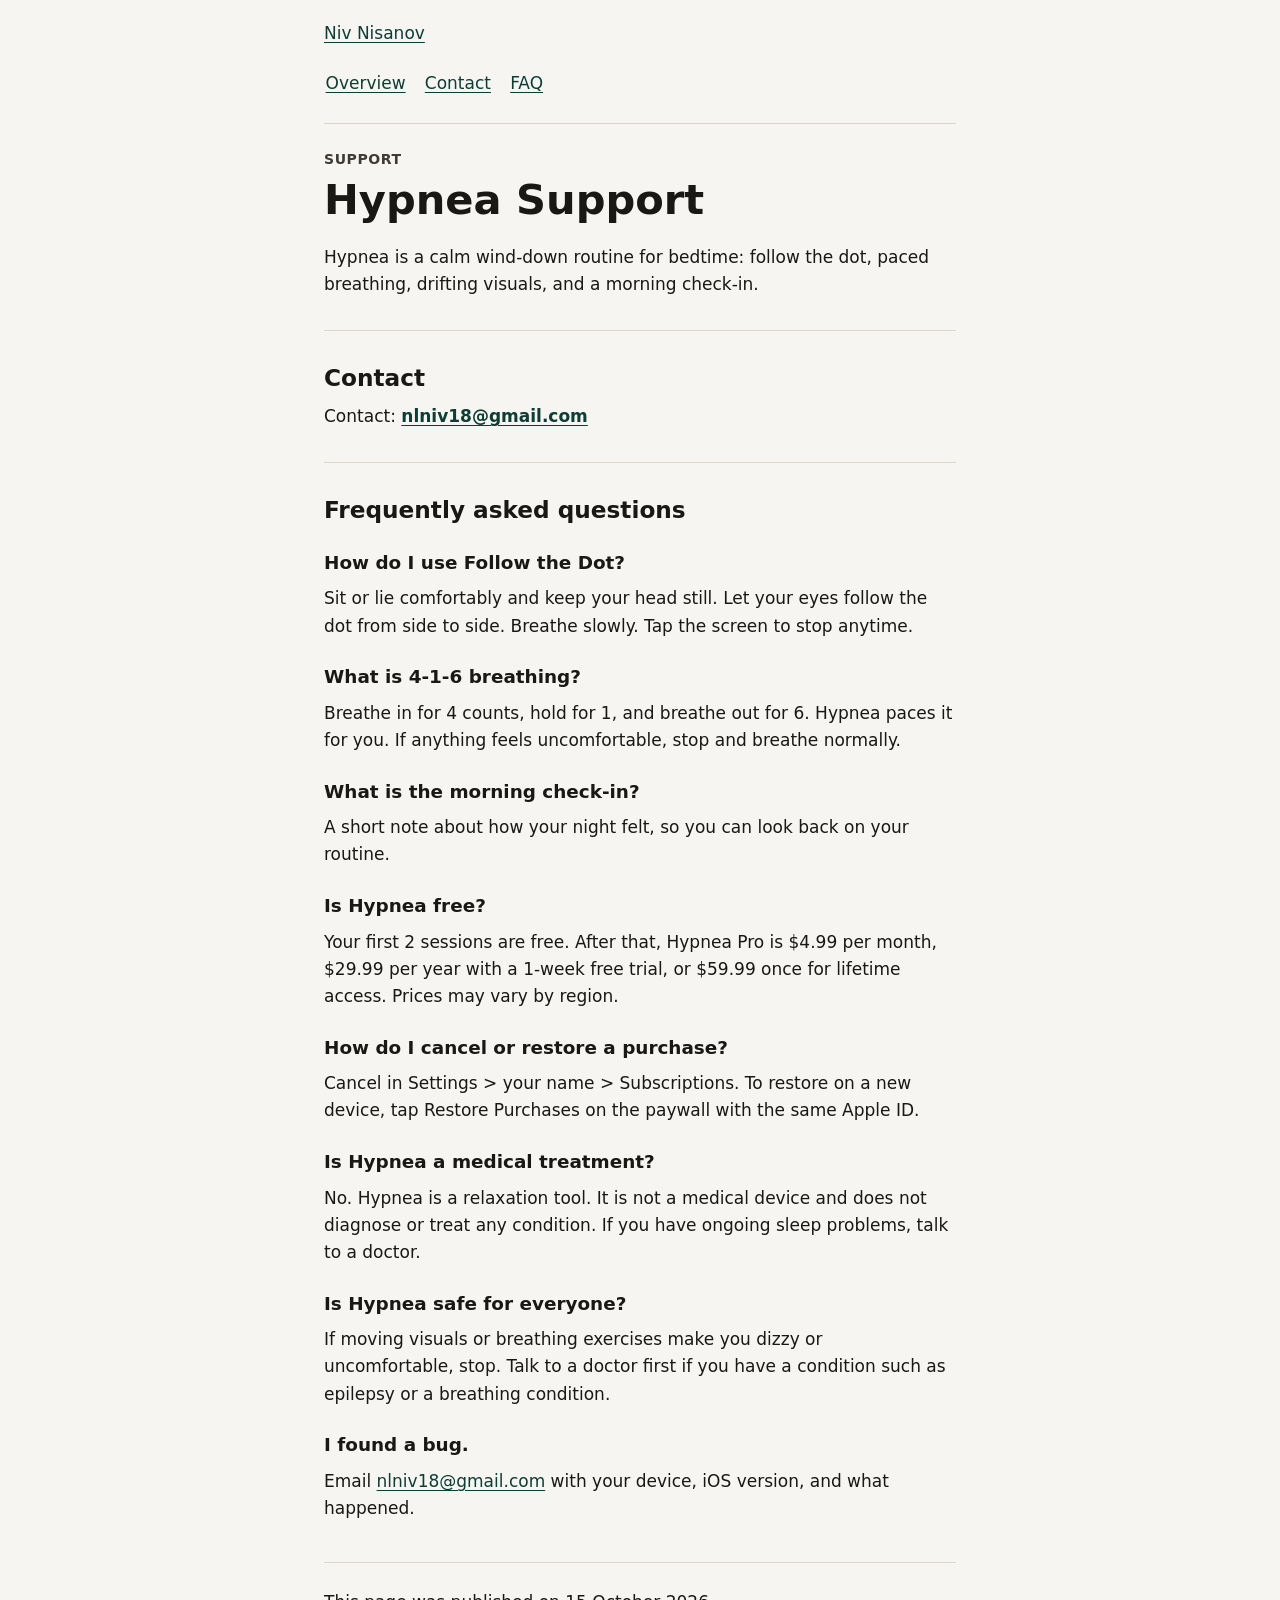
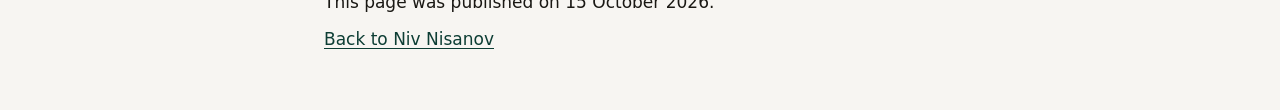
==== hypnea/support/index.html @ 61312ee0 "Add static support pages for TapeCue, Hypnea, and ChatVault. Publish the support FAQ copy only. Leav" ====
<!DOCTYPE html>
<html lang="en">
<head>
    <meta charset="utf-8">
    <meta name="viewport" content="width=device-width, initial-scale=1">
    <title>Hypnea Support</title>
    <meta name="description" content="Hypnea is a calm wind-down routine for bedtime: follow the dot, paced breathing, drifting visuals, and a morning check-in.">
    <link rel="canonical" href="https://nivnisanov.github.io/niv.nisanov-website/hypnea/support/">
    <meta name="author" content="Niv Nisanov">
    <meta name="color-scheme" content="light">
    <meta name="theme-color" content="#f7f5f2">
    <meta name="format-detection" content="telephone=no">
    <meta property="og:title" content="Hypnea Support">
    <meta property="og:description" content="Hypnea is a calm wind-down routine for bedtime: follow the dot, paced breathing, drifting visuals, and a morning check-in.">
    <meta property="og:type" content="website">
    <meta property="og:url" content="https://nivnisanov.github.io/niv.nisanov-website/hypnea/support/">
    <meta property="og:locale" content="en_US">
    <meta property="og:site_name" content="Niv Nisanov">
    <script type="application/ld+json">
    {
      "@context": "https://schema.org",
      "@graph": [
        {
          "@type": "WebPage",
          "@id": "https://nivnisanov.github.io/niv.nisanov-website/hypnea/support/#webpage",
          "url": "https://nivnisanov.github.io/niv.nisanov-website/hypnea/support/",
          "name": "Hypnea Support",
          "description": "Hypnea is a calm wind-down routine for bedtime: follow the dot, paced breathing, drifting visuals, and a morning check-in.",
          "inLanguage": "en",
          "datePublished": "2026-10-15",
          "dateModified": "2026-10-15",
          "mainEntity": {
            "@id": "https://nivnisanov.github.io/niv.nisanov-website/hypnea/support/#faq"
          }
        },
        {
          "@type": "FAQPage",
          "@id": "https://nivnisanov.github.io/niv.nisanov-website/hypnea/support/#faq",
          "url": "https://nivnisanov.github.io/niv.nisanov-website/hypnea/support/#faq",
          "mainEntity": [
            {
              "@type": "Question",
              "name": "How do I use Follow the Dot?",
              "acceptedAnswer": {
                "@type": "Answer",
                "text": "Sit or lie comfortably and keep your head still. Let your eyes follow the dot from side to side. Breathe slowly. Tap the screen to stop anytime."
              }
            },
            {
              "@type": "Question",
              "name": "What is 4-1-6 breathing?",
              "acceptedAnswer": {
                "@type": "Answer",
                "text": "Breathe in for 4 counts, hold for 1, and breathe out for 6. Hypnea paces it for you. If anything feels uncomfortable, stop and breathe normally."
              }
            },
            {
              "@type": "Question",
              "name": "What is the morning check-in?",
              "acceptedAnswer": {
                "@type": "Answer",
                "text": "A short note about how your night felt, so you can look back on your routine."
              }
            },
            {
              "@type": "Question",
              "name": "Is Hypnea free?",
              "acceptedAnswer": {
                "@type": "Answer",
                "text": "Your first 2 sessions are free. After that, Hypnea Pro is $4.99 per month, $29.99 per year with a 1-week free trial, or $59.99 once for lifetime access. Prices may vary by region."
              }
            },
            {
              "@type": "Question",
              "name": "How do I cancel or restore a purchase?",
              "acceptedAnswer": {
                "@type": "Answer",
                "text": "Cancel in Settings > your name > Subscriptions. To restore on a new device, tap Restore Purchases on the paywall with the same Apple ID."
              }
            },
            {
              "@type": "Question",
              "name": "Is Hypnea a medical treatment?",
              "acceptedAnswer": {
                "@type": "Answer",
                "text": "No. Hypnea is a relaxation tool. It is not a medical device and does not diagnose or treat any condition. If you have ongoing sleep problems, talk to a doctor."
              }
            },
            {
              "@type": "Question",
              "name": "Is Hypnea safe for everyone?",
              "acceptedAnswer": {
                "@type": "Answer",
                "text": "If moving visuals or breathing exercises make you dizzy or uncomfortable, stop. Talk to a doctor first if you have a condition such as epilepsy or a breathing condition."
              }
            },
            {
              "@type": "Question",
              "name": "I found a bug.",
              "acceptedAnswer": {
                "@type": "Answer",
                "text": "Email nlniv18@gmail.com with your device, iOS version, and what happened."
              }
            }
          ]
        }
      ]
    }
    </script>
    <style>
        :focus-visible {
            outline: 3px solid #0d3d34;
            outline-offset: 3px;
        }

        body {
            margin: 0;
            background: #f7f5f2;
            color: #1a1814;
            font-family: system-ui, -apple-system, "Segoe UI", Roboto, Helvetica, Arial, sans-serif;
            font-size: 1.0625rem;
            line-height: 1.6;
        }

        .skip {
            position: absolute;
            width: 1px;
            height: 1px;
            padding: 0;
            margin: -1px;
            overflow: hidden;
            clip: rect(0 0 0 0);
            clip-path: inset(50%);
            white-space: nowrap;
            border: 0;
        }

        .skip:focus {
            position: fixed;
            top: 0.5rem;
            left: 0.5rem;
            z-index: 10;
            width: auto;
            height: auto;
            margin: 0;
            padding: 0.6rem 0.8rem;
            overflow: visible;
            clip: auto;
            clip-path: none;
            white-space: normal;
            background: #fffefb;
            color: #1a1814;
        }

        .wrap {
            box-sizing: border-box;
            width: min(42rem, 100%);
            margin-inline: auto;
            padding: 1.25rem 1.25rem 3rem;
        }

        .kicker {
            margin: 0 0 0.35rem;
            color: #3f3a34;
            font-size: 0.875rem;
            font-weight: 700;
            letter-spacing: 0.04em;
            text-transform: uppercase;
        }

        h1 {
            margin: 0 0 1.25rem;
            font-size: clamp(2rem, 5vw, 2.6rem);
            line-height: 1.15;
            font-weight: 700;
        }

        h2 {
            margin: 1.75rem 0 0.4rem;
            font-size: 1.45rem;
            line-height: 1.3;
            font-weight: 700;
            scroll-margin-top: 1rem;
        }

        h3 {
            margin: 1.6rem 0 0.35rem;
            font-size: 1.15rem;
            line-height: 1.35;
            font-weight: 700;
            scroll-margin-top: 1rem;
        }

        p {
            margin: 0.6rem 0;
        }

        a {
            color: #0d3d34;
            text-underline-offset: 0.15em;
        }

        a:visited {
            color: #0d3d34;
        }

        a:hover {
            color: #072822;
        }

        header.site {
            padding-bottom: 1rem;
            margin-bottom: 1.5rem;
            border-bottom: 1px solid #ddd6cc;
        }

        .home-line {
            margin: 0;
        }

        nav ul {
            display: flex;
            flex-wrap: wrap;
            gap: 0.15rem 1rem;
            list-style: none;
            margin: 0.75rem 0 0;
            padding: 0;
        }

        nav a {
            display: inline-block;
            padding: 0.65rem 0.1rem;
        }

        section + section {
            margin-top: 2rem;
            padding-top: 0.25rem;
            border-top: 1px solid #ddd6cc;
        }

        footer {
            margin-top: 2.5rem;
            padding-top: 1rem;
            border-top: 1px solid #ddd6cc;
        }

        @media print {
            body {
                background: #fff;
                color: #000;
            }

            a {
                color: #000;
            }

            nav {
                display: none;
            }
        }
    </style>
</head>
<body>
    <a class="skip" href="#content">Skip to content</a>
    <div class="wrap">
        <header class="site">
            <p class="home-line"><a href="../../">Niv Nisanov</a></p>
            <nav aria-label="On this page">
                <ul>
                    <li><a href="#overview">Overview</a></li>
                    <li><a href="#contact">Contact</a></li>
                    <li><a href="#faq">FAQ</a></li>
                </ul>
            </nav>
        </header>

        <main id="content">
            <section id="overview">
                <p class="kicker">Support</p>
                <h1>Hypnea Support</h1>
                <p>Hypnea is a calm wind-down routine for bedtime: follow the dot, paced breathing, drifting visuals, and a morning check-in.</p>
            </section>

            <section id="contact" aria-labelledby="contact-heading">
                <h2 id="contact-heading">Contact</h2>
                <p>Contact: <a href="mailto:nlniv18@gmail.com"><strong>nlniv18@gmail.com</strong></a></p>
            </section>

            <section id="faq" aria-labelledby="faq-heading">
                <h2 id="faq-heading">Frequently asked questions</h2>

                <h3 id="follow-the-dot">How do I use Follow the Dot?</h3>
                <p>Sit or lie comfortably and keep your head still. Let your eyes follow the dot from side to side. Breathe slowly. Tap the screen to stop anytime.</p>
                <h3 id="breathing-4-1-6">What is 4-1-6 breathing?</h3>
                <p>Breathe in for 4 counts, hold for 1, and breathe out for 6. Hypnea paces it for you. If anything feels uncomfortable, stop and breathe normally.</p>
                <h3 id="morning-check-in">What is the morning check-in?</h3>
                <p>A short note about how your night felt, so you can look back on your routine.</p>
                <h3 id="is-it-free">Is Hypnea free?</h3>
                <p>Your first 2 sessions are free. After that, Hypnea Pro is $4.99 per month, $29.99 per year with a 1-week free trial, or $59.99 once for lifetime access. Prices may vary by region.</p>
                <h3 id="cancel-or-restore">How do I cancel or restore a purchase?</h3>
                <p>Cancel in Settings &gt; your name &gt; Subscriptions. To restore on a new device, tap Restore Purchases on the paywall with the same Apple ID.</p>
                <h3 id="not-a-medical-device">Is Hypnea a medical treatment?</h3>
                <p>No. Hypnea is a relaxation tool. It is not a medical device and does not diagnose or treat any condition. If you have ongoing sleep problems, talk to a doctor.</p>
                <h3 id="safe-for-everyone">Is Hypnea safe for everyone?</h3>
                <p>If moving visuals or breathing exercises make you dizzy or uncomfortable, stop. Talk to a doctor first if you have a condition such as epilepsy or a breathing condition.</p>
                <h3 id="bug">I found a bug.</h3>
                <p>Email <a href="mailto:nlniv18@gmail.com">nlniv18@gmail.com</a> with your device, iOS version, and what happened.</p>
            </section>
        </main>

        <footer>
            <p>This page was published on 15 October 2026.</p>
            <p><a href="../../">Back to Niv Nisanov</a></p>
        </footer>
    </div>
</body>
</html>
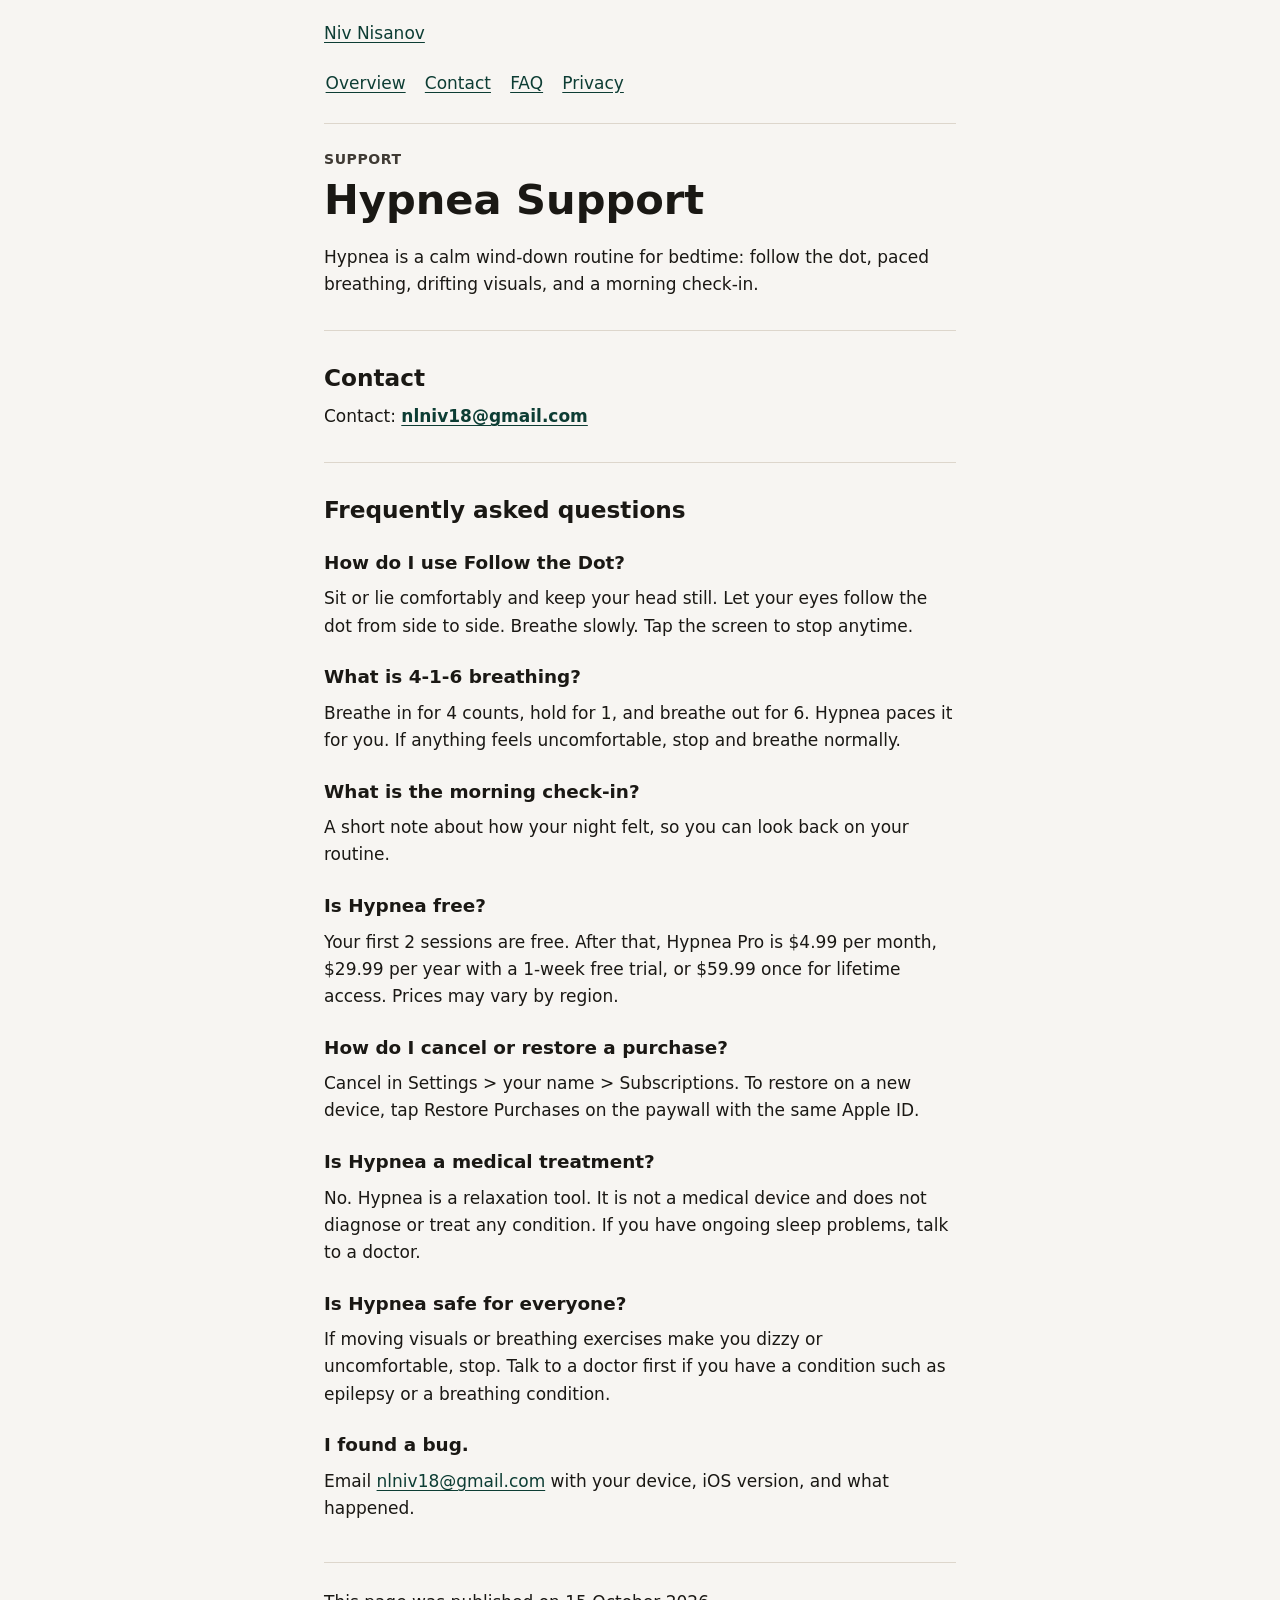
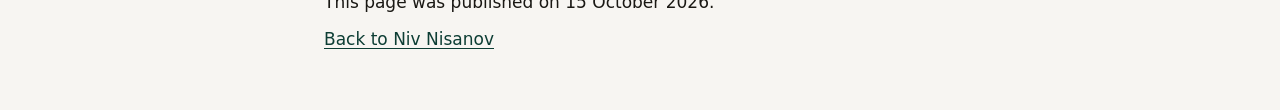
==== commit 84af2a3e: "Add TapeCue and Hypnea privacy policies. Resolve the confirmed speech, photos, storage, and SDK fact" ====
--- a/hypnea/support/index.html
+++ b/hypnea/support/index.html
@@ -265,11 +265,12 @@
     <div class="wrap">
         <header class="site">
             <p class="home-line"><a href="../../">Niv Nisanov</a></p>
-            <nav aria-label="On this page">
+            <nav aria-label="Links">
                 <ul>
                     <li><a href="#overview">Overview</a></li>
                     <li><a href="#contact">Contact</a></li>
                     <li><a href="#faq">FAQ</a></li>
+                    <li><a href="../privacy/">Privacy</a></li>
                 </ul>
             </nav>
         </header>
